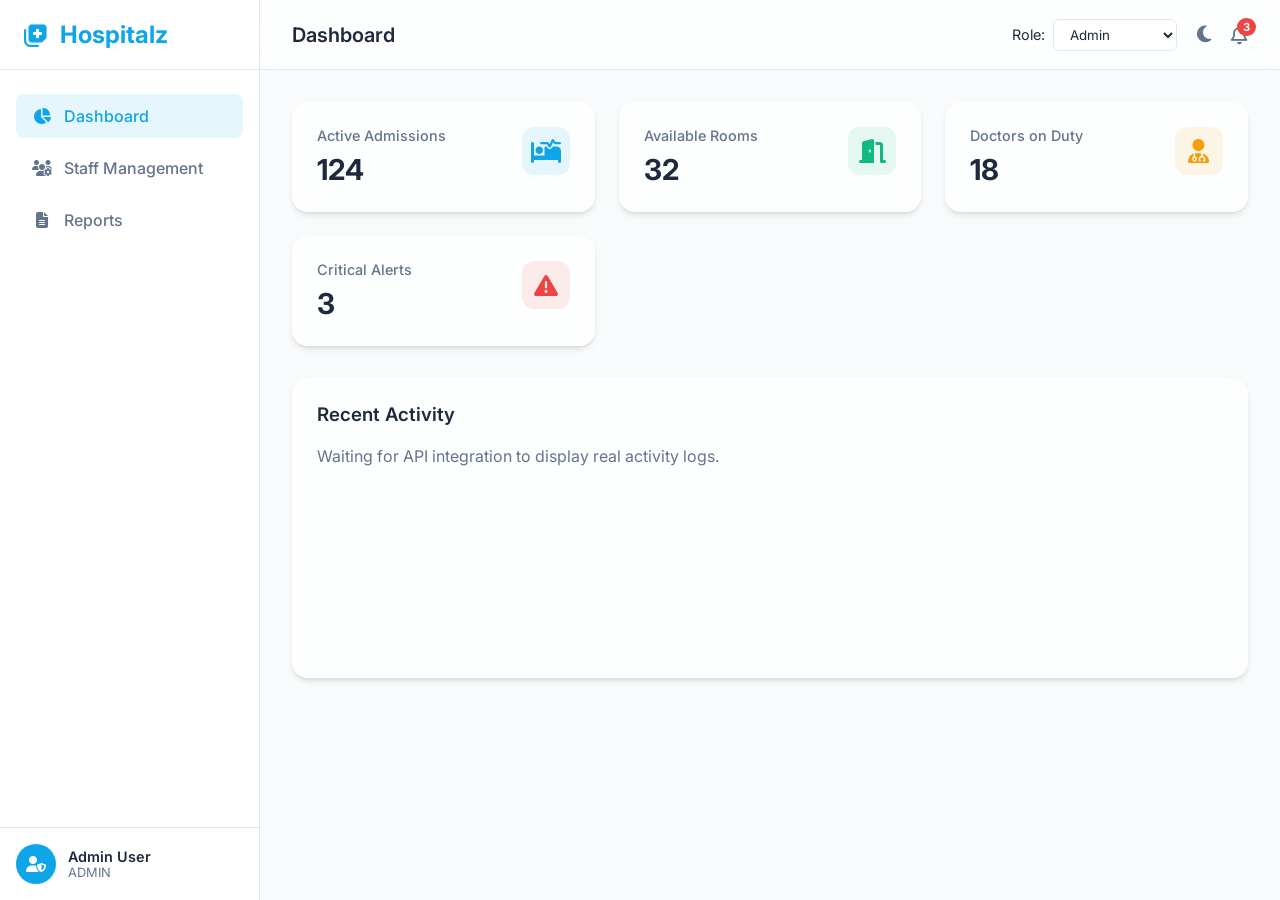
==== hospitalz/src/main/resources/static/index.html @ fe809046 "feat: Admin dashboard" ====
<!DOCTYPE html>
<html lang="en">
<head>
    <meta charset="UTF-8">
    <meta name="viewport" content="width=device-width, initial-scale=1.0">
    <title>Hospitalz - Management System</title>
    <!-- Google Fonts: Inter -->
    <link rel="preconnect" href="https://fonts.googleapis.com">
    <link rel="preconnect" href="https://fonts.gstatic.com" crossorigin>
    <link href="https://fonts.googleapis.com/css2?family=Inter:wght@300;400;500;600;700&display=swap" rel="stylesheet">
    <!-- FontAwesome for Icons -->
    <link rel="stylesheet" href="https://cdnjs.cloudflare.com/ajax/libs/font-awesome/6.4.0/css/all.min.css">
    <!-- Custom CSS -->
    <link rel="stylesheet" href="css/style.css">
</head>
<body>
    <div class="app-container">
        <!-- Sidebar -->
        <aside class="sidebar" id="sidebar">
            <div class="sidebar-header">
                <div class="logo">
                    <i class="fa-solid fa-notes-medical"></i>
                    <span>Hospitalz</span>
                </div>
            </div>
            <nav class="sidebar-nav" id="sidebar-nav">
                <!-- Navigation items will be rendered here by JS based on role -->
            </nav>
            <div class="sidebar-footer">
                <div class="user-info">
                    <div class="avatar"><i class="fa-solid fa-user-shield"></i></div>
                    <div class="user-details">
                        <span class="user-name">Admin User</span>
                        <span class="user-role" id="display-role">ADMIN</span>
                    </div>
                </div>
            </div>
        </aside>

        <!-- Main Content -->
        <main class="main-content">
            <!-- Topbar -->
            <header class="topbar">
                <div class="topbar-left">
                    <h1 id="page-title">Dashboard</h1>
                </div>
                <div class="topbar-right">
                    <!-- Role Switcher for Testing -->
                    <div class="role-switcher">
                        <label for="role-select">Role:</label>
                        <select id="role-select">
                            <option value="ADMIN">Admin</option>
                            <option value="DOCTOR">Doctor</option>
                            <option value="NURSE">Nurse</option>
                            <option value="WARD_BOY">Ward Boy</option>
                            <option value="RECEPTIONIST">Receptionist</option>
                            <option value="PATIENT">Patient</option>
                        </select>
                    </div>
                    
                    <!-- Theme Toggle -->
                    <button class="theme-toggle" id="theme-toggle" title="Toggle Dark/Light Mode">
                        <i class="fa-solid fa-moon"></i>
                    </button>
                    
                    <div class="notifications">
                        <i class="fa-regular fa-bell"></i>
                        <span class="badge">3</span>
                    </div>
                </div>
            </header>

            <!-- Dynamic Content Area -->
            <div class="content-area" id="content-area">
                <!-- Content modules will be loaded here -->
                <div class="loading-spinner">
                    <i class="fa-solid fa-circle-notch fa-spin"></i> Loading...
                </div>
            </div>
        </main>
    </div>

    <!-- Scripts -->
    <script type="module" src="js/app.js"></script>
</body>
</html>
---- hospitalz/src/main/resources/static/css/style.css ----
/* style.css - Main Design System */

:root {
    /* Light Theme (Default) */
    --bg-primary: #f8fafc;
    --bg-secondary: #ffffff;
    --bg-sidebar: #ffffff;
    
    --text-primary: #1e293b;
    --text-secondary: #64748b;
    
    --border-color: #e2e8f0;
    
    --accent-primary: #0ea5e9; /* Vibrant Blue */
    --accent-hover: #0284c7;
    
    --status-success: #10b981; /* Emerald Green */
    --status-warning: #f59e0b; /* Amber */
    --status-danger: #ef4444; /* Coral Red */
    
    --glass-bg: rgba(255, 255, 255, 0.7);
    --glass-border: rgba(255, 255, 255, 0.5);
    --shadow-sm: 0 1px 2px 0 rgb(0 0 0 / 0.05);
    --shadow-md: 0 4px 6px -1px rgb(0 0 0 / 0.1), 0 2px 4px -2px rgb(0 0 0 / 0.1);
    
    --sidebar-width: 260px;
    --header-height: 70px;
}

[data-theme="dark"] {
    /* Dark Theme */
    --bg-primary: #0f172a; /* Deep Navy Black */
    --bg-secondary: #1e293b;
    --bg-sidebar: #1e293b;
    
    --text-primary: #f8fafc;
    --text-secondary: #94a3b8;
    
    --border-color: #334155;
    
    --accent-primary: #38bdf8; /* Neon Blue */
    --accent-hover: #0ea5e9;
    
    --glass-bg: rgba(30, 41, 59, 0.7);
    --glass-border: rgba(255, 255, 255, 0.05);
    --shadow-md: 0 4px 6px -1px rgb(0 0 0 / 0.3), 0 2px 4px -2px rgb(0 0 0 / 0.3);
}

* {
    margin: 0;
    padding: 0;
    box-sizing: border-box;
}

body {
    font-family: 'Inter', sans-serif;
    background-color: var(--bg-primary);
    color: var(--text-primary);
    transition: background-color 0.3s ease, color 0.3s ease;
    overflow-x: hidden;
}

/* Glassmorphism Utilities */
.glass-panel {
    background: var(--glass-bg);
    backdrop-filter: blur(12px);
    -webkit-backdrop-filter: blur(12px);
    border: 1px solid var(--glass-border);
    box-shadow: var(--shadow-md);
    border-radius: 16px;
}

/* App Layout */
.app-container {
    display: flex;
    min-height: 100vh;
}

/* Sidebar */
.sidebar {
    width: var(--sidebar-width);
    background-color: var(--bg-sidebar);
    border-right: 1px solid var(--border-color);
    display: flex;
    flex-direction: column;
    position: fixed;
    height: 100vh;
    z-index: 100;
    transition: all 0.3s ease;
}

.sidebar-header {
    height: var(--header-height);
    display: flex;
    align-items: center;
    padding: 0 24px;
    border-bottom: 1px solid var(--border-color);
}

.logo {
    display: flex;
    align-items: center;
    gap: 12px;
    font-size: 1.5rem;
    font-weight: 700;
    color: var(--accent-primary);
}

.sidebar-nav {
    flex: 1;
    padding: 24px 16px;
    overflow-y: auto;
    display: flex;
    flex-direction: column;
    gap: 8px;
}

.nav-item {
    display: flex;
    align-items: center;
    gap: 12px;
    padding: 12px 16px;
    border-radius: 8px;
    color: var(--text-secondary);
    text-decoration: none;
    font-weight: 500;
    transition: all 0.2s ease;
    cursor: pointer;
}

.nav-item:hover, .nav-item.active {
    background-color: rgba(14, 165, 233, 0.1);
    color: var(--accent-primary);
}

.nav-item i {
    width: 20px;
    text-align: center;
}

.sidebar-footer {
    padding: 16px;
    border-top: 1px solid var(--border-color);
}

.user-info {
    display: flex;
    align-items: center;
    gap: 12px;
}

.avatar {
    width: 40px;
    height: 40px;
    border-radius: 50%;
    background-color: var(--accent-primary);
    color: white;
    display: flex;
    align-items: center;
    justify-content: center;
}

.user-details {
    display: flex;
    flex-direction: column;
}

.user-name {
    font-weight: 600;
    font-size: 0.9rem;
}

.user-role {
    font-size: 0.8rem;
    color: var(--text-secondary);
}

/* Main Content */
.main-content {
    flex: 1;
    margin-left: var(--sidebar-width);
    display: flex;
    flex-direction: column;
    min-height: 100vh;
}

.topbar {
    height: var(--header-height);
    background-color: var(--glass-bg);
    backdrop-filter: blur(12px);
    -webkit-backdrop-filter: blur(12px);
    border-bottom: 1px solid var(--border-color);
    display: flex;
    justify-content: space-between;
    align-items: center;
    padding: 0 32px;
    position: sticky;
    top: 0;
    z-index: 90;
}

.topbar h1 {
    font-size: 1.25rem;
    font-weight: 600;
}

.topbar-right {
    display: flex;
    align-items: center;
    gap: 20px;
}

.role-switcher {
    display: flex;
    align-items: center;
    gap: 8px;
    font-size: 0.9rem;
}

.role-switcher select {
    padding: 6px 12px;
    border-radius: 6px;
    border: 1px solid var(--border-color);
    background-color: var(--bg-secondary);
    color: var(--text-primary);
    font-family: 'Inter', sans-serif;
    outline: none;
    cursor: pointer;
}

.theme-toggle, .notifications {
    background: none;
    border: none;
    color: var(--text-secondary);
    font-size: 1.2rem;
    cursor: pointer;
    transition: color 0.2s ease;
    position: relative;
}

.theme-toggle:hover, .notifications:hover {
    color: var(--accent-primary);
}

.badge {
    position: absolute;
    top: -5px;
    right: -8px;
    background-color: var(--status-danger);
    color: white;
    font-size: 0.7rem;
    font-weight: bold;
    padding: 2px 6px;
    border-radius: 10px;
}

.content-area {
    padding: 32px;
    flex: 1;
}

.loading-spinner {
    display: flex;
    justify-content: center;
    align-items: center;
    height: 100%;
    color: var(--text-secondary);
    font-size: 1.2rem;
    gap: 12px;
}

/* Dashboard Grid Component */
.dashboard-grid {
    display: grid;
    grid-template-columns: repeat(auto-fit, minmax(240px, 1fr));
    gap: 24px;
    margin-bottom: 32px;
}

.stat-card {
    padding: 24px;
    display: flex;
    align-items: flex-start;
    justify-content: space-between;
    transition: transform 0.2s ease, box-shadow 0.2s ease;
}

.stat-card:hover {
    transform: translateY(-5px);
    box-shadow: 0 10px 15px -3px rgb(0 0 0 / 0.1), 0 4px 6px -4px rgb(0 0 0 / 0.1);
}

[data-theme="dark"] .stat-card:hover {
    box-shadow: 0 10px 15px -3px rgb(0 0 0 / 0.4), 0 4px 6px -4px rgb(0 0 0 / 0.4);
    border-color: var(--accent-primary);
}

.stat-info h3 {
    font-size: 0.9rem;
    color: var(--text-secondary);
    font-weight: 500;
    margin-bottom: 8px;
}

.stat-value {
    font-size: 1.8rem;
    font-weight: 700;
    color: var(--text-primary);
}

.stat-icon {
    width: 48px;
    height: 48px;
    border-radius: 12px;
    display: flex;
    align-items: center;
    justify-content: center;
    font-size: 1.5rem;
}

.icon-blue { background-color: rgba(14, 165, 233, 0.1); color: var(--accent-primary); }
.icon-green { background-color: rgba(16, 185, 129, 0.1); color: var(--status-success); }
.icon-amber { background-color: rgba(245, 158, 11, 0.1); color: var(--status-warning); }
.icon-red { background-color: rgba(239, 68, 68, 0.1); color: var(--status-danger); }
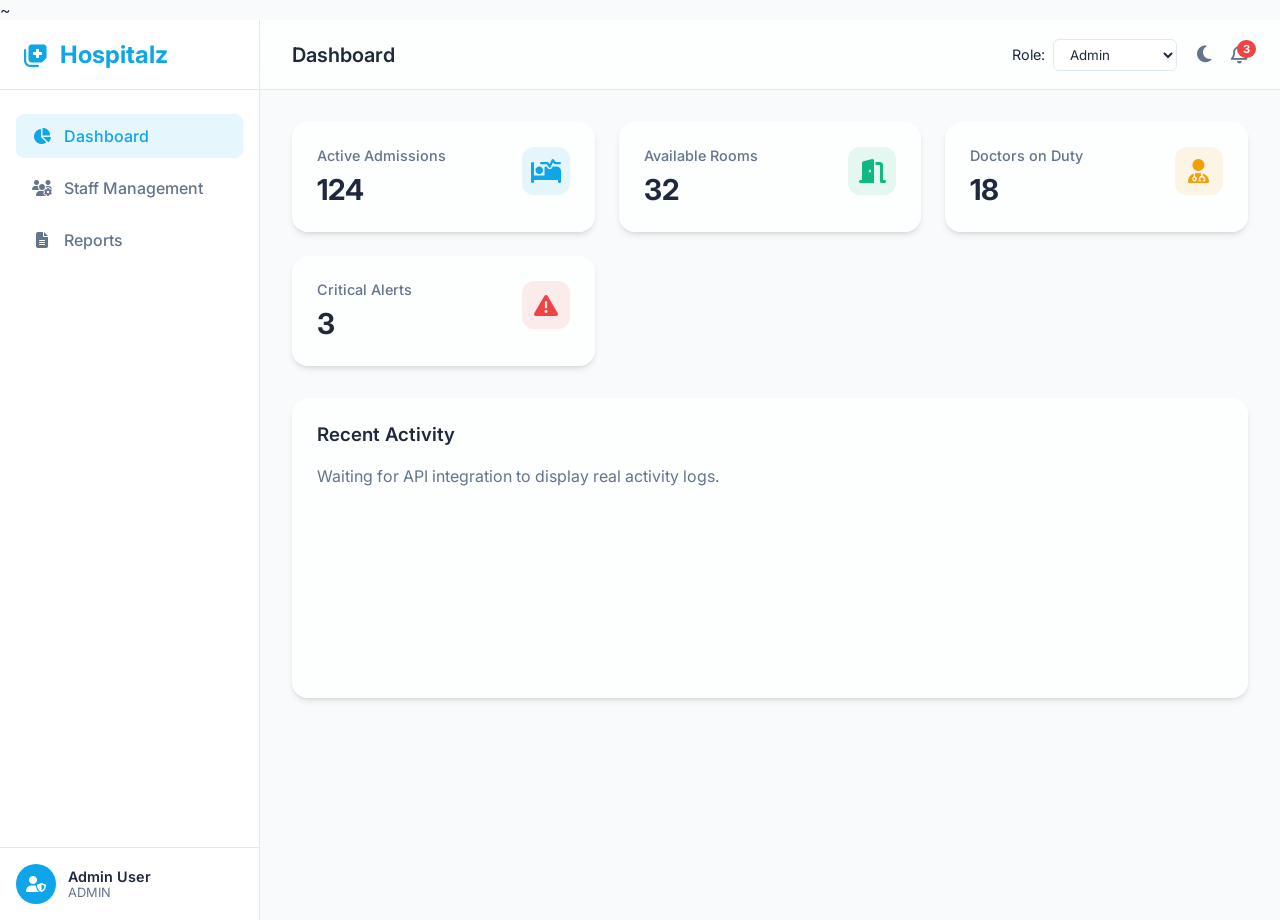
==== commit fb52e574: "add login interface" ====
--- a/hospitalz/src/main/resources/static/index.html
+++ b/hospitalz/src/main/resources/static/index.html
@@ -1,4 +1,4 @@
-<!DOCTYPE html>
+~<!DOCTYPE html>
 <html lang="en">
 <head>
     <meta charset="UTF-8">
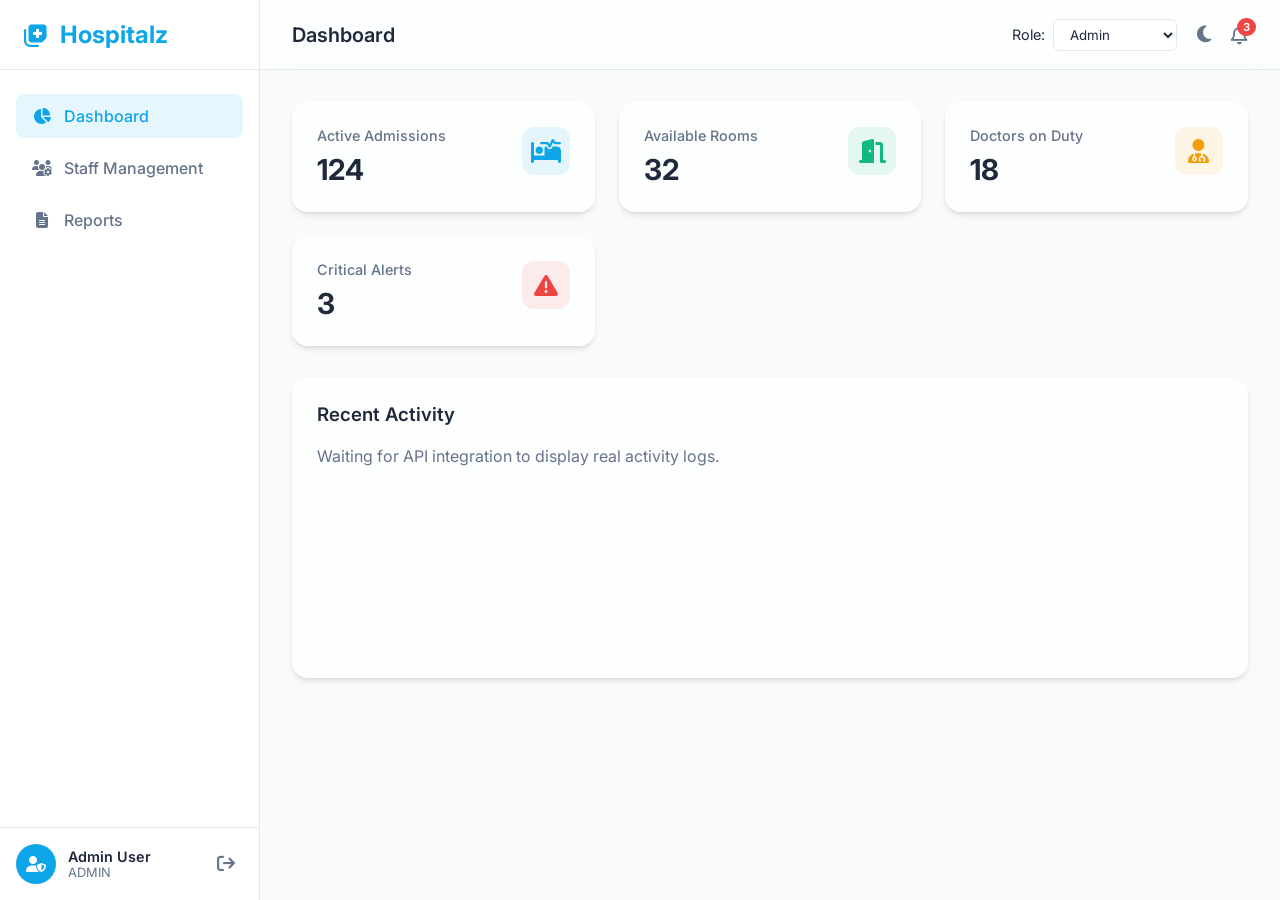
==== commit 1abcfaf8: "Responsive UI for dashboard" ====
--- a/hospitalz/src/main/resources/static/index.html
+++ b/hospitalz/src/main/resources/static/index.html
@@ -1,4 +1,4 @@
-~<!DOCTYPE html>
+<!DOCTYPE html>
 <html lang="en">
 <head>
     <meta charset="UTF-8">
@@ -15,6 +15,9 @@
 </head>
 <body>
     <div class="app-container">
+        <!-- Sidebar Overlay for Mobile -->
+        <div class="sidebar-overlay" id="sidebar-overlay"></div>
+
         <!-- Sidebar -->
         <aside class="sidebar" id="sidebar">
             <div class="sidebar-header">
@@ -33,6 +36,9 @@
                         <span class="user-name">Admin User</span>
                         <span class="user-role" id="display-role">ADMIN</span>
                     </div>
+                    <button id="logout-btn" class="logout-btn" title="Logout">
+                        <i class="fa-solid fa-arrow-right-from-bracket"></i>
+                    </button>
                 </div>
             </div>
         </aside>
@@ -42,6 +48,9 @@
             <!-- Topbar -->
             <header class="topbar">
                 <div class="topbar-left">
+                    <button id="mobile-menu-btn" class="mobile-menu-btn" title="Toggle Menu">
+                        <i class="fa-solid fa-bars"></i>
+                    </button>
                     <h1 id="page-title">Dashboard</h1>
                 </div>
                 <div class="topbar-right">
--- a/hospitalz/src/main/resources/static/css/style.css
+++ b/hospitalz/src/main/resources/static/css/style.css
@@ -173,6 +173,26 @@
 .user-role {
     font-size: 0.8rem;
     color: var(--text-secondary);
+}
+
+.logout-btn {
+    margin-left: auto; /* Push to the right */
+    background: none;
+    border: none;
+    color: var(--text-secondary);
+    font-size: 1.1rem;
+    cursor: pointer;
+    transition: all 0.2s ease;
+    padding: 8px;
+    border-radius: 6px;
+    display: flex;
+    align-items: center;
+    justify-content: center;
+}
+
+.logout-btn:hover {
+    color: var(--status-danger);
+    background-color: rgba(239, 68, 68, 0.1);
 }
 
 /* Main Content */
@@ -322,3 +342,163 @@
 .icon-green { background-color: rgba(16, 185, 129, 0.1); color: var(--status-success); }
 .icon-amber { background-color: rgba(245, 158, 11, 0.1); color: var(--status-warning); }
 .icon-red { background-color: rgba(239, 68, 68, 0.1); color: var(--status-danger); }
+
+/* --- Responsive UI --- */
+
+/* Mobile Menu Button & Overlay (Hidden by default on Desktop) */
+.mobile-menu-btn {
+    display: none;
+    background: none;
+    border: none;
+    color: var(--text-primary);
+    font-size: 1.5rem;
+    cursor: pointer;
+    margin-right: 16px;
+    padding: 4px;
+}
+
+.sidebar-overlay {
+    display: none;
+    position: fixed;
+    top: 0;
+    left: 0;
+    width: 100vw;
+    height: 100vh;
+    background: rgba(0, 0, 0, 0.5);
+    z-index: 95;
+    opacity: 0;
+    transition: opacity 0.3s ease;
+}
+
+.sidebar-overlay.active {
+    display: block;
+    opacity: 1;
+}
+
+/* Tablet (768px - 1024px) */
+@media (max-width: 1024px) {
+    .sidebar {
+        width: 80px; /* Collapsed state */
+    }
+    
+    .sidebar .logo span, 
+    .sidebar .nav-item span, 
+    .sidebar .user-details {
+        display: none; /* Hide text */
+    }
+    
+    .sidebar .logo {
+        justify-content: center;
+    }
+    
+    .sidebar-header {
+        padding: 0;
+        justify-content: center;
+    }
+    
+    .nav-item {
+        justify-content: center;
+        padding: 12px 0;
+        margin: 0 8px; /* Add some margin so hover isn't full width */
+    }
+    
+    .nav-item i {
+        font-size: 1.2rem;
+        margin: 0;
+    }
+    
+    .user-info {
+        justify-content: center;
+        flex-direction: column;
+        gap: 16px;
+    }
+    
+    .logout-btn {
+        margin-left: 0;
+    }
+    
+    .main-content {
+        margin-left: 80px;
+    }
+    
+    .dashboard-grid {
+        grid-template-columns: repeat(2, 1fr);
+    }
+}
+
+/* Phone (Max 767px) */
+@media (max-width: 767px) {
+    .mobile-menu-btn {
+        display: block;
+    }
+
+    .topbar {
+        padding: 0 16px;
+    }
+
+    .sidebar {
+        width: 260px; /* Full width for overlay */
+        transform: translateX(-100%);
+        box-shadow: var(--shadow-md);
+    }
+    
+    .sidebar.active {
+        transform: translateX(0);
+    }
+
+    /* Restore text visibility in mobile sidebar */
+    .sidebar .logo span, 
+    .sidebar .nav-item span, 
+    .sidebar .user-details {
+        display: block;
+    }
+    
+    .sidebar .logo {
+        justify-content: flex-start;
+    }
+    
+    .sidebar-header {
+        padding: 0 24px;
+        justify-content: flex-start;
+    }
+    
+    .nav-item {
+        justify-content: flex-start;
+        padding: 12px 16px;
+        margin: 0;
+    }
+    
+    .nav-item i {
+        margin-right: 12px;
+    }
+    
+    .user-info {
+        justify-content: flex-start;
+        flex-direction: row;
+        gap: 12px;
+    }
+    
+    .logout-btn {
+        margin-left: auto;
+    }
+
+    .main-content {
+        margin-left: 0;
+    }
+
+    .content-area {
+        padding: 16px;
+    }
+
+    .dashboard-grid {
+        grid-template-columns: 1fr;
+    }
+
+    .topbar-right {
+        gap: 12px;
+    }
+
+    .role-switcher label {
+        display: none; /* Hide "Role:" label to save space */
+    }
+}
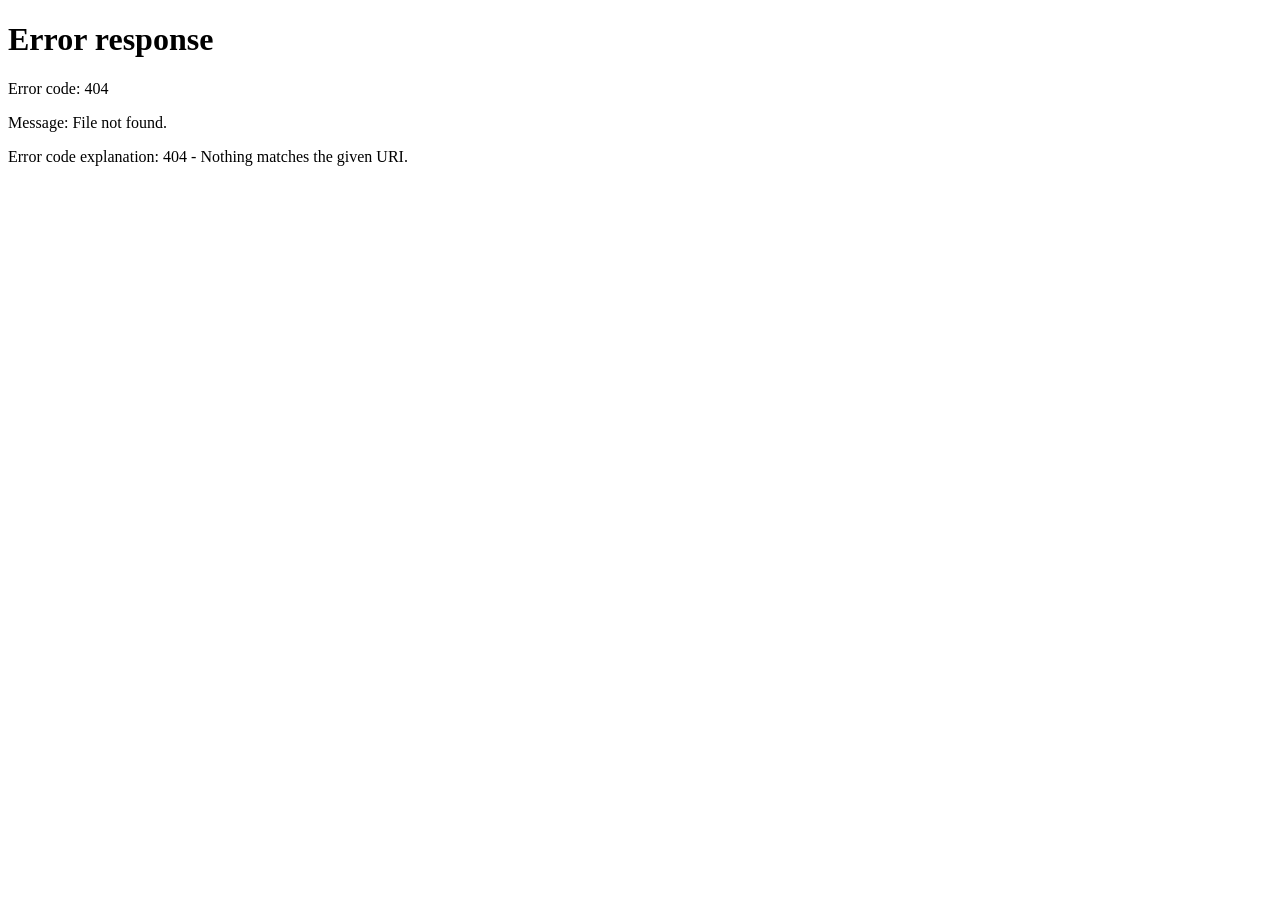
==== commit 23152689: "feat: new ui" ====
--- a/hospitalz/src/main/resources/static/index.html
+++ b/hospitalz/src/main/resources/static/index.html
@@ -33,8 +33,8 @@
                 <div class="user-info">
                     <div class="avatar"><i class="fa-solid fa-user-shield"></i></div>
                     <div class="user-details">
-                        <span class="user-name">Admin User</span>
-                        <span class="user-role" id="display-role">ADMIN</span>
+                        <span class="user-name">User</span>
+                        <span class="user-role" id="display-role">Role</span>
                     </div>
                     <button id="logout-btn" class="logout-btn" title="Logout">
                         <i class="fa-solid fa-arrow-right-from-bracket"></i>
